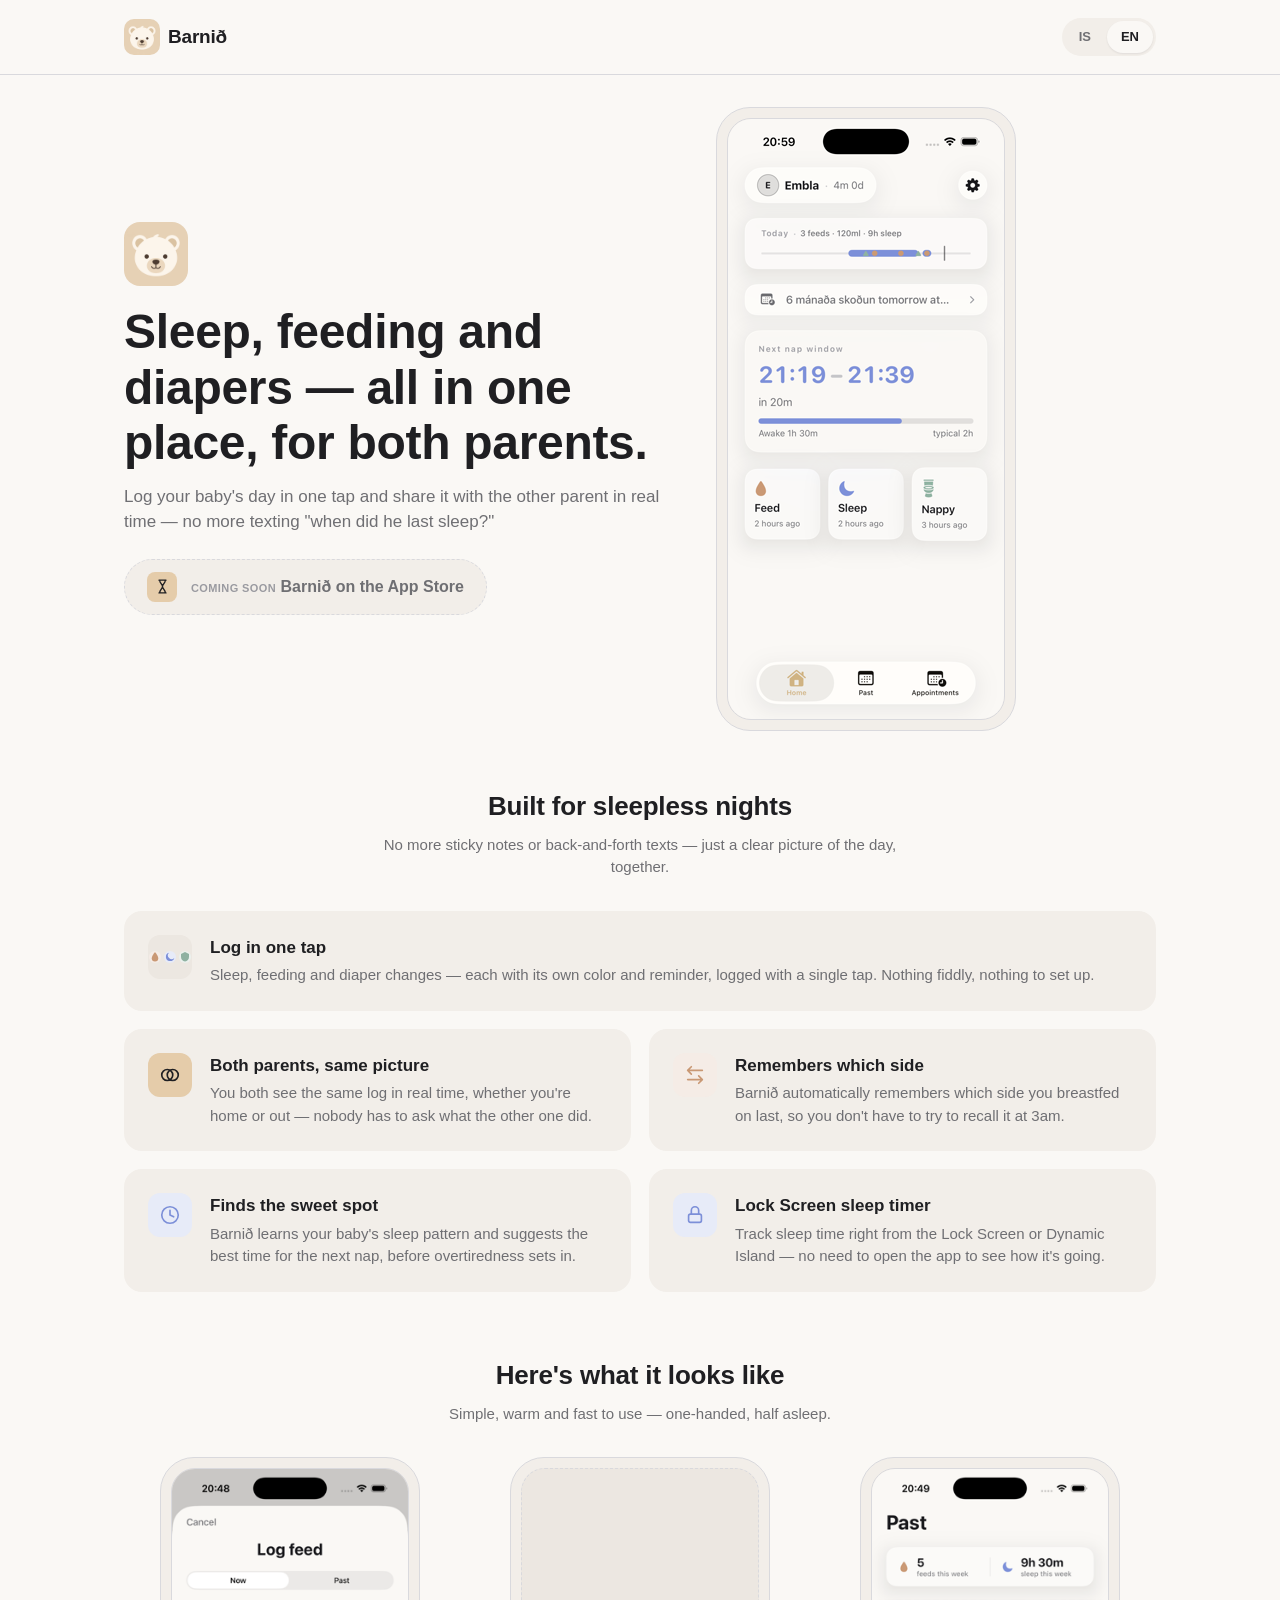
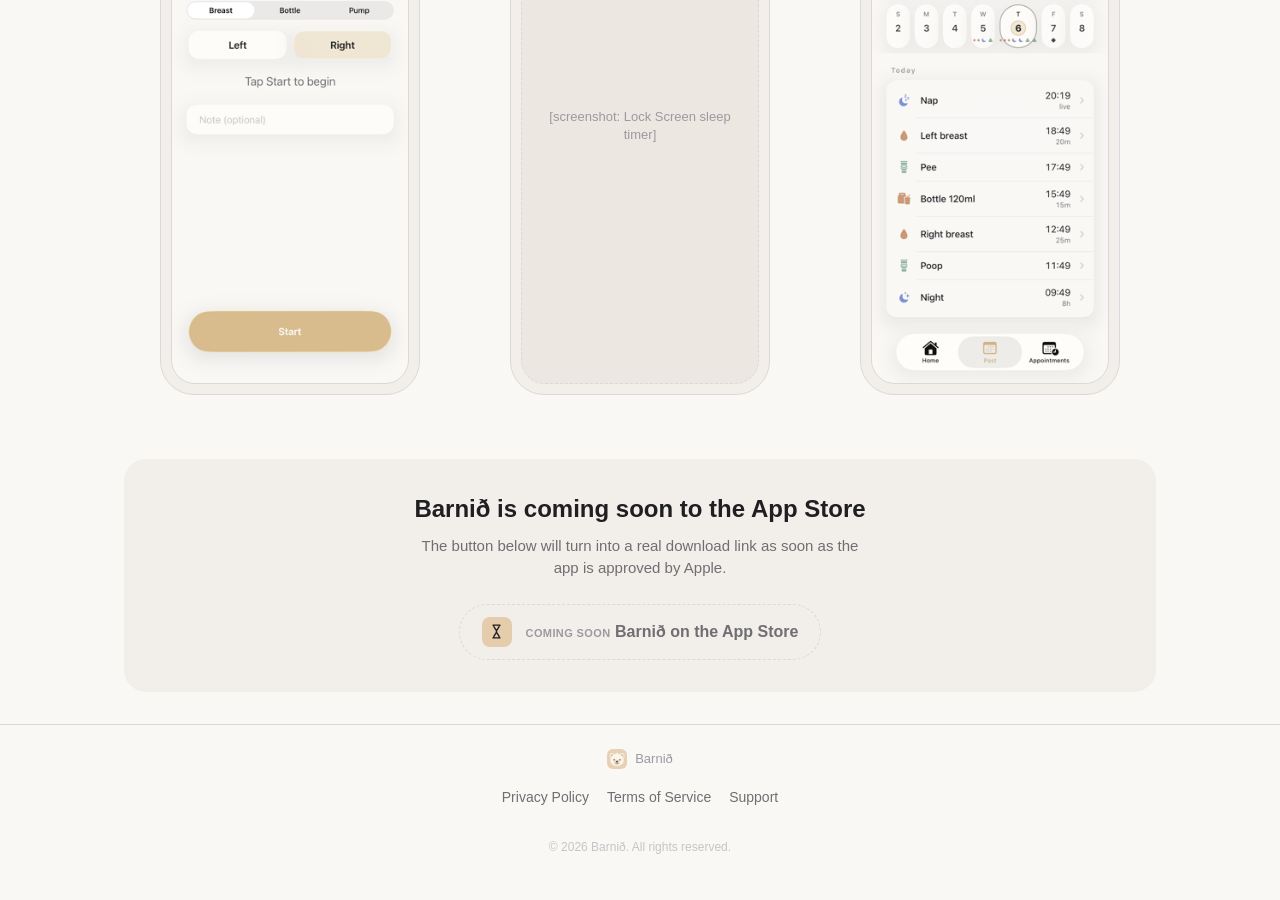
==== en.html @ 57a5833b "Add Icelandic-first marketing landing page Static, mobile-first, no JS/analytics/cookie banner. Icel" ====
<!doctype html>
<html lang="en">
<head>
<meta charset="utf-8">
<meta name="viewport" content="width=device-width, initial-scale=1">
<title>Barnið — sleep, feeding and diaper changes in one place, for both parents</title>
<meta name="description" content="Barnið is an app for parents to log a baby's sleep, feeding and diaper changes and share it with the other parent in real time.">

<link rel="icon" href="./assets/favicon.ico" sizes="any">
<link rel="icon" type="image/png" sizes="32x32" href="./assets/favicon-32.png">
<link rel="icon" type="image/png" sizes="16x16" href="./assets/favicon-16.png">
<link rel="apple-touch-icon" href="./assets/apple-touch-icon.png">

<meta property="og:type" content="website">
<meta property="og:locale" content="en_US">
<meta property="og:title" content="Barnið — sleep, feeding and diapers in one place">
<meta property="og:description" content="Log your baby's day in one tap and share it with the other parent in real time.">
<meta property="og:image" content="./assets/og-image.png">
<meta property="og:image:width" content="1200">
<meta property="og:image:height" content="630">
<meta name="twitter:card" content="summary_large_image">
<meta name="twitter:title" content="Barnið — sleep, feeding and diapers in one place">
<meta name="twitter:description" content="Log your baby's day in one tap and share it with the other parent in real time.">
<meta name="twitter:image" content="./assets/og-image.png">

<link rel="stylesheet" href="./assets/style.css">
</head>
<body>

<header class="site">
  <div class="wrap">
    <a class="brand" href="./en.html">
      <img src="./assets/logo-96.png" alt="Barnið logo" width="36" height="36">
      <span>Barnið</span>
    </a>
    <nav class="lang-toggle" aria-label="Language / Tungumál">
      <a href="./index.html" lang="is">IS</a>
      <a href="./en.html" class="active" lang="en">EN</a>
    </nav>
  </div>
</header>

<main>

  <!-- Hero -->
  <section class="hero">
    <div class="wrap">
      <div class="hero-copy">
        <img class="hero-mark" src="./assets/logo-320.png" alt="" width="64" height="64">
        <h1>Sleep, feeding and diapers — all in one place, for both parents.</h1>
        <p class="subhead">Log your baby's day in one tap and share it with the other parent in real time — no more texting "when did he last sleep?"</p>
        <div class="cta-row">
          <div class="store-badge" role="img" aria-label="Barnið coming soon to the App Store — not yet available">
            <span class="glyph" aria-hidden="true">
              <svg viewBox="0 0 24 24" fill="none" stroke="currentColor" stroke-width="1.8" stroke-linecap="round" stroke-linejoin="round"><path d="M7 3h10M7 21h10M8 3c0 4.5 4 5.5 4 9s-4 4.5-4 9M16 3c0 4.5-4 5.5-4 9s4 4.5 4 9"/></svg>
            </span>
            <span class="label">
              <span class="top">Coming soon</span>
              <span class="main">Barnið on the App Store</span>
            </span>
          </div>
        </div>
      </div>
      <div class="hero-visual">
        <div class="phone-frame">
          <div class="screen screen--photo">
            <img src="./assets/screenshots/home.png" alt="Barnið's Home screen, showing today's feeds, sleep, nappy changes, and the next predicted nap window." loading="eager">
          </div>
        </div>
      </div>
    </div>
  </section>

  <!-- Features -->
  <section>
    <div class="wrap">
      <div class="section-title">
        <h2>Built for sleepless nights</h2>
        <p>No more sticky notes or back-and-forth texts — just a clear picture of the day, together.</p>
      </div>

      <div class="features">

        <div class="feature-card wide">
          <div class="feature-icon tri" aria-hidden="true">
            <span style="background: color-mix(in srgb, var(--cat-feed) 18%, white); color: var(--cat-feed);">
              <svg viewBox="0 0 24 24"><path d="M12 2c0 0-6.5 7.6-6.5 12.5a6.5 6.5 0 0 0 13 0C18.5 9.6 12 2 12 2Z" fill="currentColor" stroke="none"/></svg>
            </span>
            <span style="background: color-mix(in srgb, var(--cat-sleep) 18%, white); color: var(--cat-sleep);">
              <svg viewBox="0 0 24 24"><path d="M20.5 13.9A8.5 8.5 0 1 1 10.1 3.5a7 7 0 0 0 10.4 10.4Z" fill="currentColor" stroke="none"/></svg>
            </span>
            <span style="background: color-mix(in srgb, var(--cat-nappy) 18%, white); color: var(--cat-nappy);">
              <svg viewBox="0 0 24 24"><path d="M12 2 4 6v6c0 5 3.4 8.3 8 9 4.6-.7 8-4 8-9V6l-8-4Z" fill="currentColor" stroke="none"/></svg>
            </span>
          </div>
          <div class="feature-body">
            <h3>Log in one tap</h3>
            <p>Sleep, feeding and diaper changes — each with its own color and reminder, logged with a single tap. Nothing fiddly, nothing to set up.</p>
          </div>
        </div>

        <div class="feature-card">
          <div class="feature-icon" aria-hidden="true" style="background: var(--accent-light); color: var(--text-primary);">
            <svg viewBox="0 0 24 24" stroke="currentColor"><circle cx="9" cy="12" r="6"/><circle cx="15" cy="12" r="6"/></svg>
          </div>
          <div class="feature-body">
            <h3>Both parents, same picture</h3>
            <p>You both see the same log in real time, whether you're home or out — nobody has to ask what the other one did.</p>
          </div>
        </div>

        <div class="feature-card">
          <div class="feature-icon" aria-hidden="true" style="background: color-mix(in srgb, var(--cat-feed) 18%, white); color: var(--cat-feed);">
            <svg viewBox="0 0 24 24" stroke="currentColor"><path d="M8 3 4 7l4 4M4 7h16M16 21l4-4-4-4M20 17H4"/></svg>
          </div>
          <div class="feature-body">
            <h3>Remembers which side</h3>
            <p>Barnið automatically remembers which side you breastfed on last, so you don't have to try to recall it at 3am.</p>
          </div>
        </div>

        <div class="feature-card">
          <div class="feature-icon" aria-hidden="true" style="background: color-mix(in srgb, var(--cat-sleep) 18%, white); color: var(--cat-sleep);">
            <svg viewBox="0 0 24 24" stroke="currentColor"><circle cx="12" cy="12" r="9"/><path d="M12 7v5l4 2"/></svg>
          </div>
          <div class="feature-body">
            <h3>Finds the sweet spot</h3>
            <p>Barnið learns your baby's sleep pattern and suggests the best time for the next nap, before overtiredness sets in.</p>
          </div>
        </div>

        <div class="feature-card">
          <div class="feature-icon" aria-hidden="true" style="background: color-mix(in srgb, var(--cat-sleep) 18%, white); color: var(--cat-sleep);">
            <svg viewBox="0 0 24 24" stroke="currentColor"><rect x="5" y="11" width="14" height="9" rx="2"/><path d="M8 11V7a4 4 0 0 1 8 0v4"/></svg>
          </div>
          <div class="feature-body">
            <h3>Lock Screen sleep timer</h3>
            <p>Track sleep time right from the Lock Screen or Dynamic Island — no need to open the app to see how it's going.</p>
          </div>
        </div>

      </div>
    </div>
  </section>

  <!-- More screenshots -->
  <section>
    <div class="wrap">
      <div class="section-title">
        <h2>Here's what it looks like</h2>
        <p>Simple, warm and fast to use — one-handed, half asleep.</p>
      </div>
      <div class="shots">
        <div class="phone-frame">
          <div class="screen screen--photo">
            <img src="./assets/screenshots/log-feed.png" alt="The feed-logging screen, with breast, bottle, or pump selection." loading="lazy">
          </div>
        </div>
        <div class="phone-frame">
          <div class="screen"><p>[screenshot: Lock Screen sleep timer]</p></div>
        </div>
        <div class="phone-frame">
          <div class="screen screen--photo">
            <img src="./assets/screenshots/timeline.png" alt="A week's overview of sleep, feeding, and nappy changes in Barnið." loading="lazy">
          </div>
        </div>
      </div>
    </div>
  </section>

  <!-- Download CTA -->
  <section>
    <div class="wrap">
      <div class="download">
        <h2>Barnið is coming soon to the App Store</h2>
        <p>The button below will turn into a real download link as soon as the app is approved by Apple.</p>
        <div class="cta-row" style="justify-content: center;">
          <div class="store-badge" role="img" aria-label="Barnið coming soon to the App Store — not yet available">
            <span class="glyph" aria-hidden="true">
              <svg viewBox="0 0 24 24" fill="none" stroke="currentColor" stroke-width="1.8" stroke-linecap="round" stroke-linejoin="round"><path d="M7 3h10M7 21h10M8 3c0 4.5 4 5.5 4 9s-4 4.5-4 9M16 3c0 4.5-4 5.5-4 9s4 4.5 4 9"/></svg>
            </span>
            <span class="label">
              <span class="top">Coming soon</span>
              <span class="main">Barnið on the App Store</span>
            </span>
          </div>
        </div>
      </div>
    </div>
  </section>

</main>

<footer class="site">
  <div class="wrap">
    <div class="foot-brand">
      <img src="./assets/logo-96.png" alt="" width="20" height="20">
      <span>Barnið</span>
    </div>
    <nav>
      <a href="./privacy-policy.html">Privacy Policy</a>
      <a href="./terms-of-service.html">Terms of Service</a>
      <a href="./support.html">Support</a>
    </nav>
    <p class="copyright">© 2026 Barnið. All rights reserved.</p>
  </div>
</footer>

</body>
</html>
---- assets/style.css ----
/* Barnið marketing site — shared stylesheet.
   Color tokens pulled verbatim from apps/ios/Barnid/Barnid/Theme/BarnidColors.swift
   (the live "Honey" theme, main branch). Do not approximate — if the app's
   token values change, update these to match. */

:root {
  /* Text */
  --text-primary: #1F1F22;
  --text-secondary: #6F6F73;
  --text-tertiary: #9A9AA0;
  --text-quaternary: #C5C5C8;

  /* Accent (Honey) */
  --accent: #D8BC8E;
  --accent-pressed: #C8A16C;
  --accent-light: #E5CCAA;

  /* Backgrounds */
  --bg-primary: #FAF8F5;
  --bg-secondary: #F2EEE9;
  --bg-grouped: #ECE7E1;

  --divider: #D9D9DD;

  /* Semantic category tints (icons only) */
  --cat-feed: #C99874;
  --cat-sleep: #7C8FD8;
  --cat-nappy: #8FB1A1;
  --cat-growth: #B89BD4;
  --cat-medicine: #D86F6F;

  /* Shape */
  --radius-card: 18px;
  --radius-hero: 22px;
  --radius-pill: 999px;

  /* Spacing scale (matches docs/design-system/DESIGN_SYSTEM.md §4) */
  --sp-xs: 4px;
  --sp-sm: 8px;
  --sp-md: 14px;
  --sp-lg: 18px;
  --sp-xl: 24px;
  --sp-xxl: 32px;
}

* { box-sizing: border-box; }

html { -webkit-text-size-adjust: 100%; }

body {
  margin: 0;
  background: var(--bg-primary);
  color: var(--text-primary);
  font-family: -apple-system, BlinkMacSystemFont, "Segoe UI", Roboto, sans-serif;
  line-height: 1.5;
  -webkit-font-smoothing: antialiased;
}

img { max-width: 100%; display: block; }

a { color: inherit; }

.wrap {
  max-width: 1080px;
  margin: 0 auto;
  padding: 0 var(--sp-xl);
}

/* ---------- Header ---------- */

header.site {
  padding: var(--sp-lg) 0;
  border-bottom: 1px solid var(--divider);
}

header.site .wrap {
  display: flex;
  align-items: center;
  justify-content: space-between;
  gap: var(--sp-md);
}

.brand {
  display: flex;
  align-items: center;
  gap: var(--sp-sm);
  text-decoration: none;
}

.brand img {
  width: 36px;
  height: 36px;
  border-radius: 10px;
}

.brand span {
  font-size: 19px;
  font-weight: 700;
  letter-spacing: -0.2px;
  color: var(--text-primary);
}

.lang-toggle {
  display: flex;
  gap: 2px;
  background: var(--bg-secondary);
  border-radius: var(--radius-pill);
  padding: 3px;
}

.lang-toggle a {
  display: inline-block;
  padding: 6px 14px;
  border-radius: var(--radius-pill);
  font-size: 13px;
  font-weight: 600;
  text-decoration: none;
  color: var(--text-secondary);
}

.lang-toggle a.active {
  background: var(--bg-primary);
  color: var(--text-primary);
  box-shadow: 0 1px 2px rgba(31, 31, 34, 0.08);
}

/* ---------- Hero ---------- */

.hero {
  padding: var(--sp-xxl) 0 var(--sp-xl);
}

.hero .wrap {
  display: flex;
  flex-direction: column;
  gap: var(--sp-xxl);
  align-items: center;
}

.hero-copy {
  text-align: center;
  max-width: 560px;
}

.hero-mark {
  width: 64px;
  height: 64px;
  border-radius: 16px;
  margin: 0 auto var(--sp-lg);
}

.hero-copy h1 {
  font-size: 34px;
  line-height: 1.15;
  font-weight: 700;
  letter-spacing: -0.3px;
  margin: 0 0 var(--sp-md);
  color: var(--text-primary);
}

.hero-copy p.subhead {
  font-size: 17px;
  color: var(--text-secondary);
  margin: 0 0 var(--sp-xl);
}

.hero-visual { width: 100%; max-width: 320px; }

/* ---------- Buttons / CTA ---------- */

.cta-row {
  display: flex;
  justify-content: center;
}

.store-badge {
  display: inline-flex;
  align-items: center;
  gap: var(--sp-md);
  background: var(--bg-secondary);
  border: 1.5px dashed var(--divider);
  border-radius: var(--radius-pill);
  padding: 12px 22px;
  cursor: default;
  user-select: none;
}

.store-badge .glyph {
  width: 30px;
  height: 30px;
  border-radius: 8px;
  background: var(--accent-light);
  display: flex;
  align-items: center;
  justify-content: center;
  flex-shrink: 0;
}

.store-badge .glyph svg { width: 17px; height: 17px; stroke: var(--text-primary); }

.store-badge .label {
  text-align: left;
}

.store-badge .label .top {
  font-size: 11px;
  font-weight: 600;
  letter-spacing: 0.4px;
  text-transform: uppercase;
  color: var(--text-tertiary);
}

.store-badge .label .main {
  font-size: 16px;
  font-weight: 700;
  color: var(--text-secondary);
}

/* ---------- Screenshot placeholders ---------- */

.phone-frame {
  border: 1px solid var(--divider);
  border-radius: 34px;
  padding: 10px;
  background: var(--bg-secondary);
}

.phone-frame .screen {
  border-radius: 24px;
  background: var(--bg-grouped);
  border: 1px dashed var(--divider);
  aspect-ratio: 9 / 19.5;
  display: flex;
  align-items: center;
  justify-content: center;
  padding: var(--sp-lg);
}

.phone-frame .screen--photo {
  border-style: solid;
  padding: 0;
  overflow: hidden;
}

.phone-frame .screen--photo img {
  width: 100%;
  height: 100%;
  object-fit: cover;
  display: block;
}

.phone-frame .screen p {
  margin: 0;
  text-align: center;
  font-size: 13px;
  color: var(--text-tertiary);
  line-height: 1.4;
}

/* ---------- Sections ---------- */

section { padding: var(--sp-xxl) 0; }

.section-title {
  text-align: center;
  max-width: 520px;
  margin: 0 auto var(--sp-xxl);
}

.section-title h2 {
  font-size: 26px;
  font-weight: 700;
  letter-spacing: -0.2px;
  margin: 0 0 var(--sp-sm);
  color: var(--text-primary);
}

.section-title p {
  font-size: 15px;
  color: var(--text-secondary);
  margin: 0;
}

/* ---------- Feature grid ---------- */

.features {
  display: grid;
  grid-template-columns: 1fr;
  gap: var(--sp-lg);
}

.feature-card {
  background: var(--bg-secondary);
  border-radius: var(--radius-card);
  padding: var(--sp-xl);
  display: flex;
  gap: var(--sp-lg);
  align-items: flex-start;
}

.feature-icon {
  width: 44px;
  height: 44px;
  border-radius: 12px;
  flex-shrink: 0;
  display: flex;
  align-items: center;
  justify-content: center;
}

.feature-icon svg {
  width: 22px;
  height: 22px;
  fill: none;
  stroke-width: 1.8;
  stroke-linecap: round;
  stroke-linejoin: round;
}

.feature-icon.tri {
  display: grid;
  grid-template-columns: repeat(3, 1fr);
  gap: 3px;
  padding: 5px;
  background: var(--bg-grouped);
}

.feature-icon.tri span {
  border-radius: 6px;
  display: flex;
  align-items: center;
  justify-content: center;
}

.feature-icon.tri svg { width: 12px; height: 12px; stroke-width: 2.2; }

.feature-body h3 {
  font-size: 17px;
  font-weight: 600;
  margin: 0 0 4px;
  color: var(--text-primary);
}

.feature-body p {
  font-size: 15px;
  color: var(--text-secondary);
  margin: 0;
}

/* ---------- More screenshots ---------- */

.shots {
  display: grid;
  grid-template-columns: 1fr;
  gap: var(--sp-lg);
}

.shots .phone-frame { max-width: 260px; margin: 0 auto; width: 100%; }

/* ---------- Download CTA section ---------- */

.download {
  background: var(--bg-secondary);
  border-radius: var(--radius-hero);
  padding: var(--sp-xxl) var(--sp-xl);
  text-align: center;
}

.download h2 {
  font-size: 24px;
  font-weight: 700;
  margin: 0 0 var(--sp-sm);
  color: var(--text-primary);
}

.download p {
  font-size: 15px;
  color: var(--text-secondary);
  margin: 0 0 var(--sp-xl);
  max-width: 440px;
  margin-left: auto;
  margin-right: auto;
}

/* ---------- Footer ---------- */

footer.site {
  border-top: 1px solid var(--divider);
  padding: var(--sp-xl) 0 var(--sp-xxl);
}

footer.site .wrap {
  display: flex;
  flex-direction: column;
  gap: var(--sp-lg);
  align-items: center;
  text-align: center;
}

footer.site .foot-brand {
  display: flex;
  align-items: center;
  gap: var(--sp-sm);
  color: var(--text-tertiary);
  font-size: 13px;
}

footer.site .foot-brand img {
  width: 20px;
  height: 20px;
  border-radius: 6px;
}

footer.site nav {
  display: flex;
  flex-wrap: wrap;
  justify-content: center;
  gap: var(--sp-lg);
}

footer.site nav a {
  font-size: 14px;
  color: var(--text-secondary);
  text-decoration: none;
}

footer.site nav a:hover { color: var(--text-primary); }

footer.site .copyright {
  font-size: 12px;
  color: var(--text-quaternary);
}

/* ---------- Responsive: tablet/desktop ---------- */

@media (min-width: 768px) {
  .hero .wrap {
    flex-direction: row;
    text-align: left;
    align-items: center;
  }

  .hero-copy { text-align: left; }

  .hero-mark { margin: 0 0 var(--sp-lg); }

  .hero-copy h1 { font-size: 44px; }

  .cta-row { justify-content: flex-start; }

  .hero-visual { max-width: 300px; flex-shrink: 0; }

  .features {
    grid-template-columns: repeat(2, 1fr);
  }

  .feature-card.wide {
    grid-column: 1 / -1;
  }

  .shots {
    grid-template-columns: repeat(3, 1fr);
  }
}

@media (min-width: 1000px) {
  .hero-copy h1 { font-size: 48px; }
}
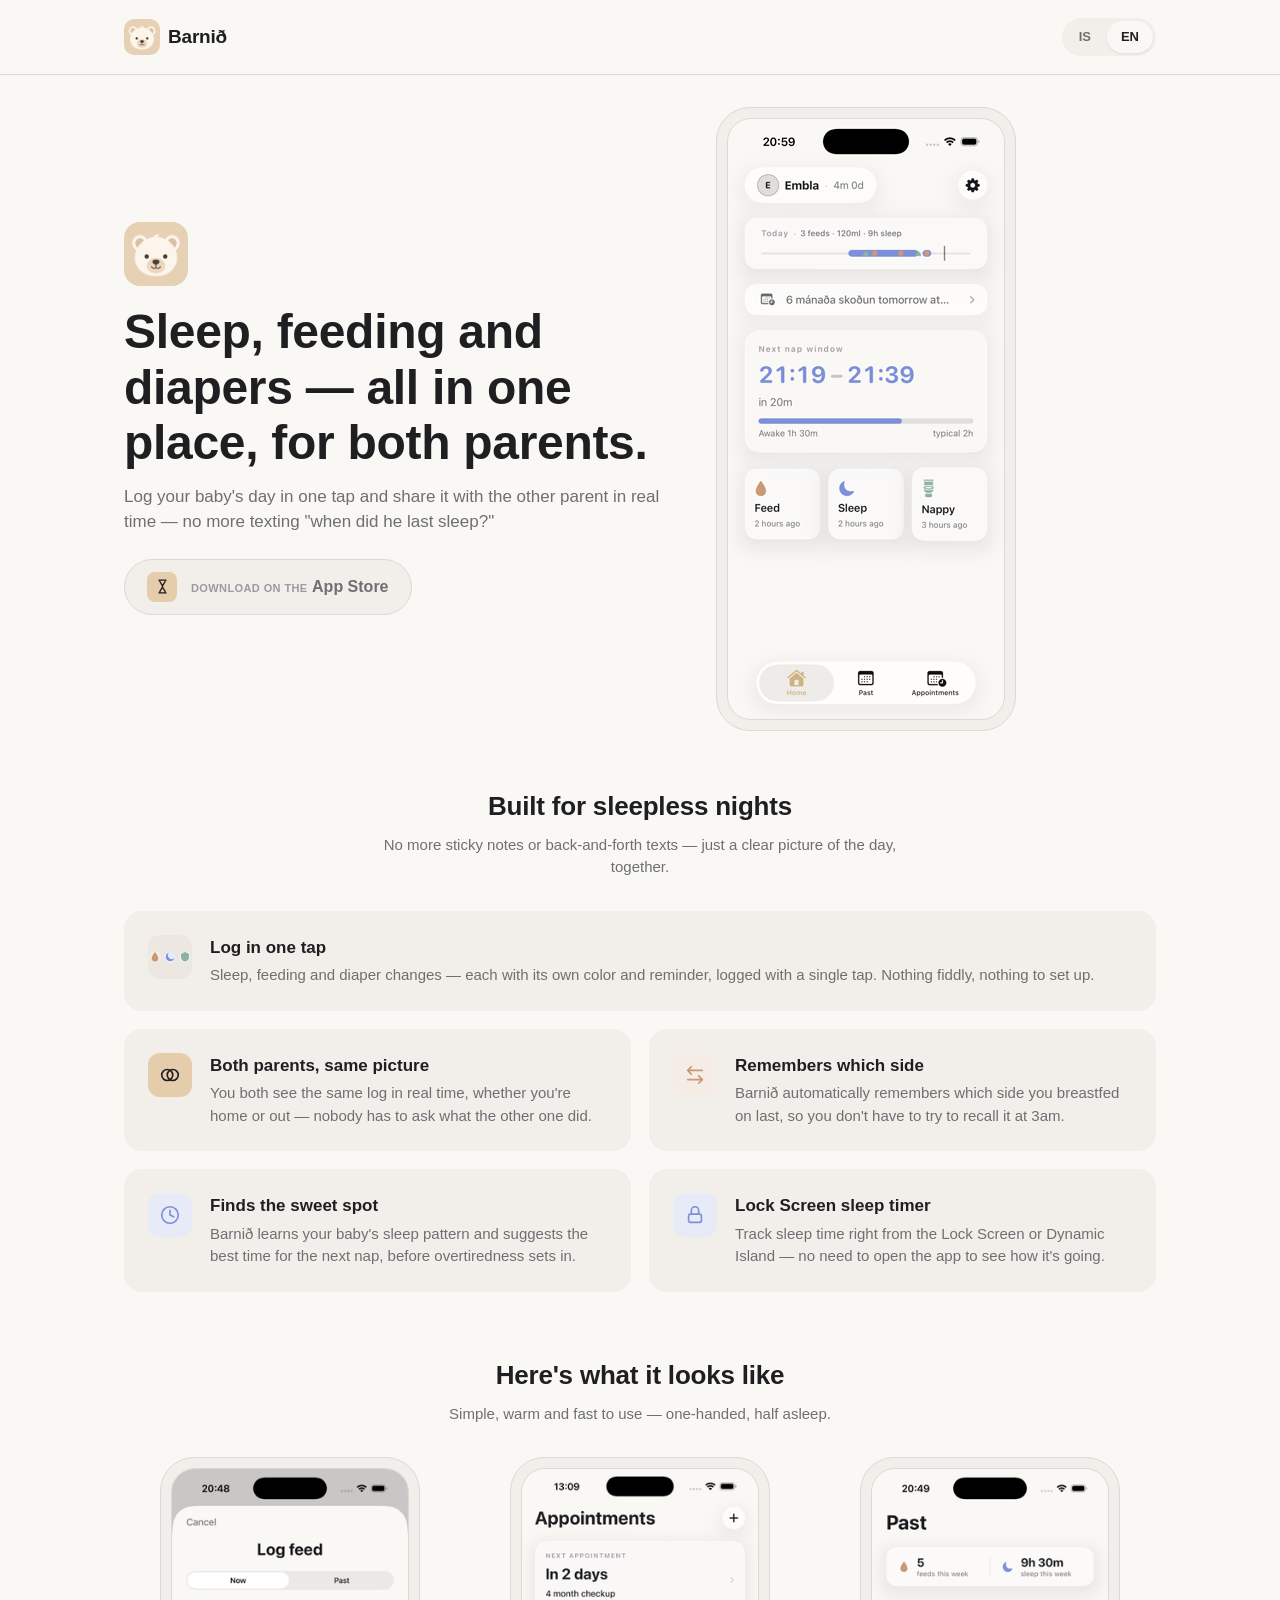
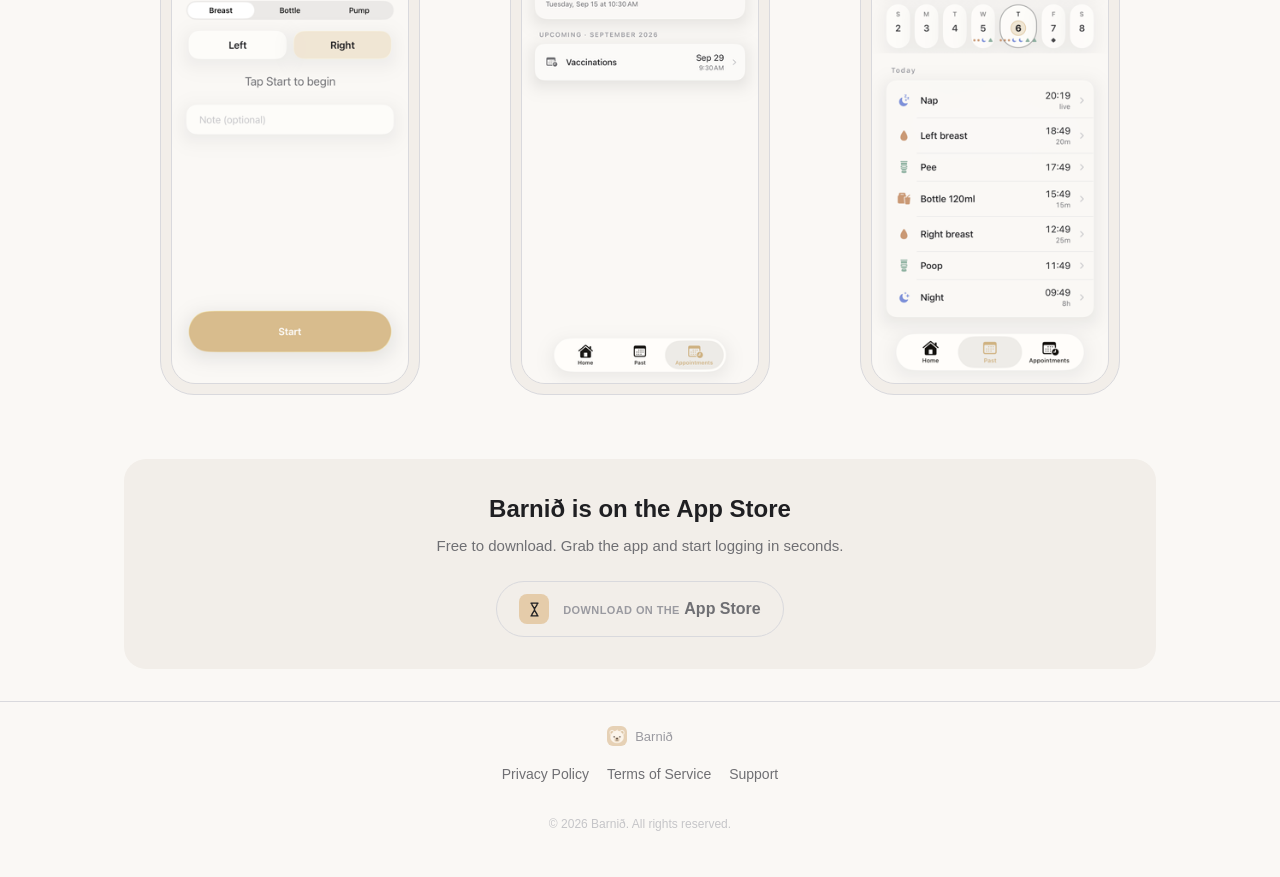
==== commit 800924e8: "Barnið is live: real App Store links, fill the empty screenshot slot The site still announced the ap" ====
--- a/en.html
+++ b/en.html
@@ -50,15 +50,15 @@
         <h1>Sleep, feeding and diapers — all in one place, for both parents.</h1>
         <p class="subhead">Log your baby's day in one tap and share it with the other parent in real time — no more texting "when did he last sleep?"</p>
         <div class="cta-row">
-          <div class="store-badge" role="img" aria-label="Barnið coming soon to the App Store — not yet available">
+          <a class="store-badge" href="https://apps.apple.com/app/id6806393802" aria-label="Download Barnið on the App Store">
             <span class="glyph" aria-hidden="true">
               <svg viewBox="0 0 24 24" fill="none" stroke="currentColor" stroke-width="1.8" stroke-linecap="round" stroke-linejoin="round"><path d="M7 3h10M7 21h10M8 3c0 4.5 4 5.5 4 9s-4 4.5-4 9M16 3c0 4.5-4 5.5-4 9s4 4.5 4 9"/></svg>
             </span>
             <span class="label">
-              <span class="top">Coming soon</span>
-              <span class="main">Barnið on the App Store</span>
-            </span>
-          </div>
+              <span class="top">Download on the</span>
+              <span class="main">App Store</span>
+            </span>
+          </a>
         </div>
       </div>
       <div class="hero-visual">
@@ -157,7 +157,9 @@
           </div>
         </div>
         <div class="phone-frame">
-          <div class="screen"><p>[screenshot: Lock Screen sleep timer]</p></div>
+          <div class="screen screen--photo">
+            <img src="./assets/screenshots/appointments.png" alt="Appointments in Barnið, showing the next well-baby checkup and an upcoming vaccination." loading="lazy">
+          </div>
         </div>
         <div class="phone-frame">
           <div class="screen screen--photo">
@@ -172,18 +174,18 @@
   <section>
     <div class="wrap">
       <div class="download">
-        <h2>Barnið is coming soon to the App Store</h2>
-        <p>The button below will turn into a real download link as soon as the app is approved by Apple.</p>
+        <h2>Barnið is on the App Store</h2>
+        <p>Free to download. Grab the app and start logging in seconds.</p>
         <div class="cta-row" style="justify-content: center;">
-          <div class="store-badge" role="img" aria-label="Barnið coming soon to the App Store — not yet available">
+          <a class="store-badge" href="https://apps.apple.com/app/id6806393802" aria-label="Download Barnið on the App Store">
             <span class="glyph" aria-hidden="true">
               <svg viewBox="0 0 24 24" fill="none" stroke="currentColor" stroke-width="1.8" stroke-linecap="round" stroke-linejoin="round"><path d="M7 3h10M7 21h10M8 3c0 4.5 4 5.5 4 9s-4 4.5-4 9M16 3c0 4.5-4 5.5-4 9s4 4.5 4 9"/></svg>
             </span>
             <span class="label">
-              <span class="top">Coming soon</span>
-              <span class="main">Barnið on the App Store</span>
-            </span>
-          </div>
+              <span class="top">Download on the</span>
+              <span class="main">App Store</span>
+            </span>
+          </a>
         </div>
       </div>
     </div>
--- a/assets/style.css
+++ b/assets/style.css
@@ -173,16 +173,38 @@
   justify-content: center;
 }
 
+/* Now a real download link rather than the pre-launch placeholder it was:
+   solid border instead of dashed, pointer cursor, and a hover/focus lift so
+   it reads as the primary action on the page. */
 .store-badge {
   display: inline-flex;
   align-items: center;
   gap: var(--sp-md);
   background: var(--bg-secondary);
-  border: 1.5px dashed var(--divider);
+  border: 1.5px solid var(--divider);
   border-radius: var(--radius-pill);
   padding: 12px 22px;
-  cursor: default;
   user-select: none;
+  text-decoration: none;
+  transition: transform 0.15s ease, box-shadow 0.15s ease, border-color 0.15s ease;
+}
+
+a.store-badge:hover,
+a.store-badge:focus-visible {
+  border-color: var(--accent);
+  box-shadow: 0 6px 18px rgba(60, 48, 34, 0.13);
+  transform: translateY(-2px);
+}
+
+a.store-badge:focus-visible {
+  outline: 2px solid var(--accent);
+  outline-offset: 3px;
+}
+
+@media (prefers-reduced-motion: reduce) {
+  .store-badge { transition: none; }
+  a.store-badge:hover,
+  a.store-badge:focus-visible { transform: none; }
 }
 
 .store-badge .glyph {
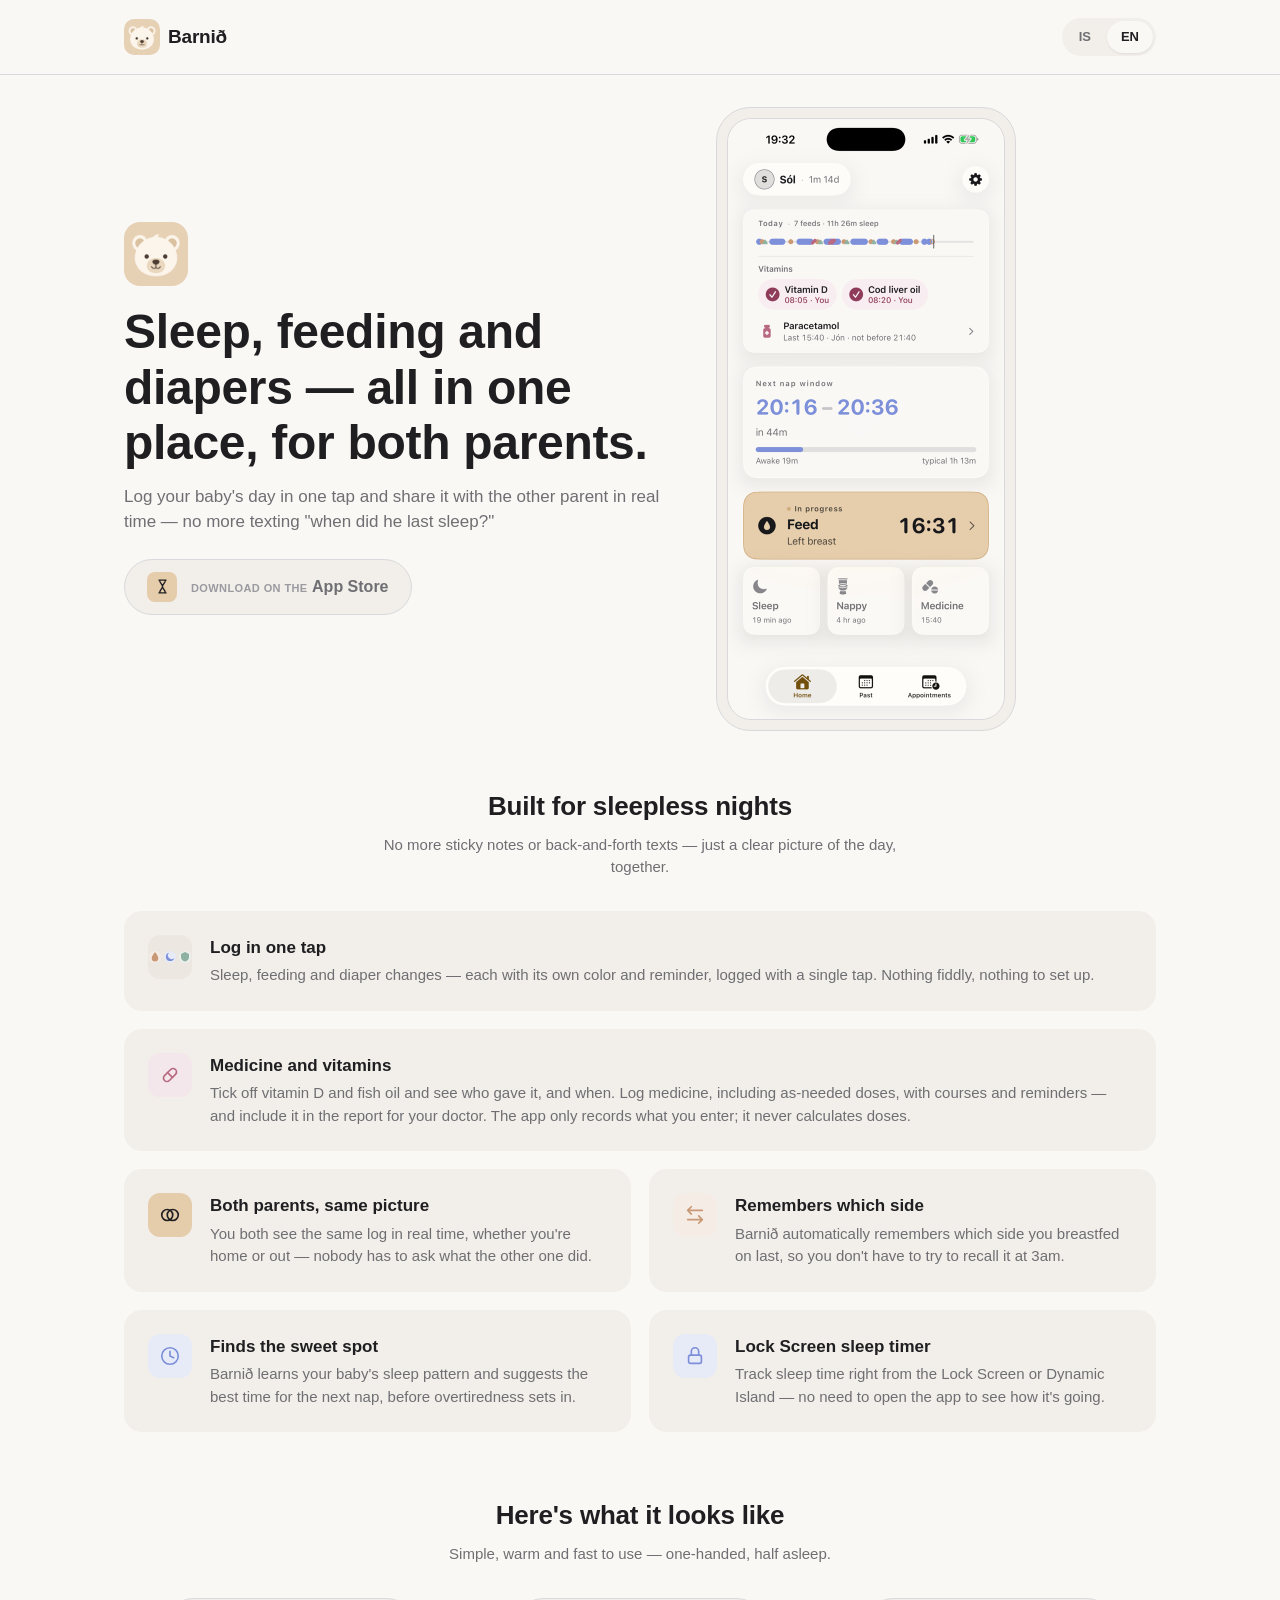
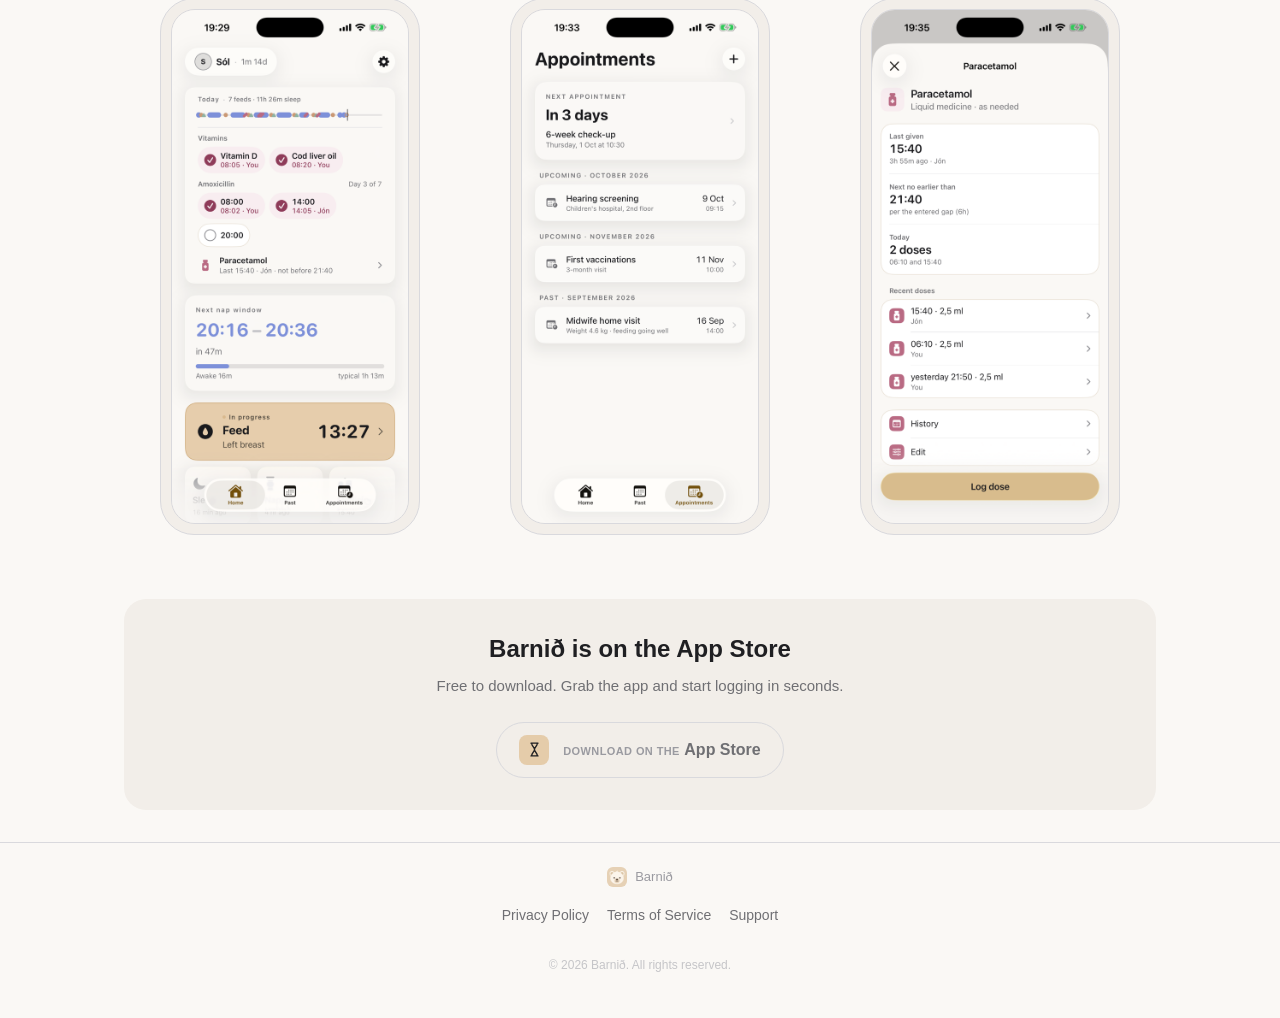
==== commit b2b3960e: "Barnið 1.2.1: medicine and vitamins on the site and in the privacy policy Privacy policy: - New: med" ====
--- a/en.html
+++ b/en.html
@@ -4,7 +4,7 @@
 <meta charset="utf-8">
 <meta name="viewport" content="width=device-width, initial-scale=1">
 <title>Barnið — sleep, feeding and diaper changes in one place, for both parents</title>
-<meta name="description" content="Barnið is an app for parents to log a baby's sleep, feeding and diaper changes and share it with the other parent in real time.">
+<meta name="description" content="Barnið is an app for parents to log a baby's sleep, feeding, diaper changes, medicine and vitamins and share it with the other parent in real time.">
 
 <link rel="icon" href="./assets/favicon.ico" sizes="any">
 <link rel="icon" type="image/png" sizes="32x32" href="./assets/favicon-32.png">
@@ -64,7 +64,7 @@
       <div class="hero-visual">
         <div class="phone-frame">
           <div class="screen screen--photo">
-            <img src="./assets/screenshots/home.png" alt="Barnið's Home screen, showing today's feeds, sleep, nappy changes, and the next predicted nap window." loading="eager">
+            <img src="./assets/screenshots/en/home.png" alt="Barnið's Home screen: a feed in progress, today's vitamins ticked off, and the next nap window." loading="eager">
           </div>
         </div>
       </div>
@@ -99,6 +99,16 @@
           </div>
         </div>
 
+        <div class="feature-card wide">
+          <div class="feature-icon" aria-hidden="true" style="background: color-mix(in srgb, var(--cat-care) 16%, white); color: var(--cat-care);">
+            <svg viewBox="0 0 24 24" stroke="currentColor"><g transform="rotate(-45 12 12)"><rect x="3.5" y="8.25" width="17" height="7.5" rx="3.75"/><path d="M12 8.25v7.5"/></g></svg>
+          </div>
+          <div class="feature-body">
+            <h3>Medicine and vitamins</h3>
+            <p>Tick off vitamin D and fish oil and see who gave it, and when. Log medicine, including as-needed doses, with courses and reminders — and include it in the report for your doctor. The app only records what you enter; it never calculates doses.</p>
+          </div>
+        </div>
+
         <div class="feature-card">
           <div class="feature-icon" aria-hidden="true" style="background: var(--accent-light); color: var(--text-primary);">
             <svg viewBox="0 0 24 24" stroke="currentColor"><circle cx="9" cy="12" r="6"/><circle cx="15" cy="12" r="6"/></svg>
@@ -153,17 +163,17 @@
       <div class="shots">
         <div class="phone-frame">
           <div class="screen screen--photo">
-            <img src="./assets/screenshots/log-feed.png" alt="The feed-logging screen, with breast, bottle, or pump selection." loading="lazy">
-          </div>
-        </div>
-        <div class="phone-frame">
-          <div class="screen screen--photo">
-            <img src="./assets/screenshots/appointments.png" alt="Appointments in Barnið, showing the next well-baby checkup and an upcoming vaccination." loading="lazy">
-          </div>
-        </div>
-        <div class="phone-frame">
-          <div class="screen screen--photo">
-            <img src="./assets/screenshots/timeline.png" alt="A week's overview of sleep, feeding, and nappy changes in Barnið." loading="lazy">
+            <img src="./assets/screenshots/en/medicine.png" alt="The Today card: vitamin D and fish oil ticked off, and an antibiotic course on day 3 of 7." loading="lazy">
+          </div>
+        </div>
+        <div class="phone-frame">
+          <div class="screen screen--photo">
+            <img src="./assets/screenshots/en/appointments.png" alt="Appointments: the next well-baby checkup, a hearing screening, and first vaccinations." loading="lazy">
+          </div>
+        </div>
+        <div class="phone-frame">
+          <div class="screen screen--photo">
+            <img src="./assets/screenshots/en/medicine-detail.png" alt="Paracetamol: when it was last given, by whom, and when the entered gap has passed." loading="lazy">
           </div>
         </div>
       </div>
--- a/assets/style.css
+++ b/assets/style.css
@@ -27,7 +27,8 @@
   --cat-sleep: #7C8FD8;
   --cat-nappy: #8FB1A1;
   --cat-growth: #B89BD4;
-  --cat-medicine: #D86F6F;
+  --cat-medicine: #B86A82;
+  --cat-care: #B86A82;
 
   /* Shape */
   --radius-card: 18px;
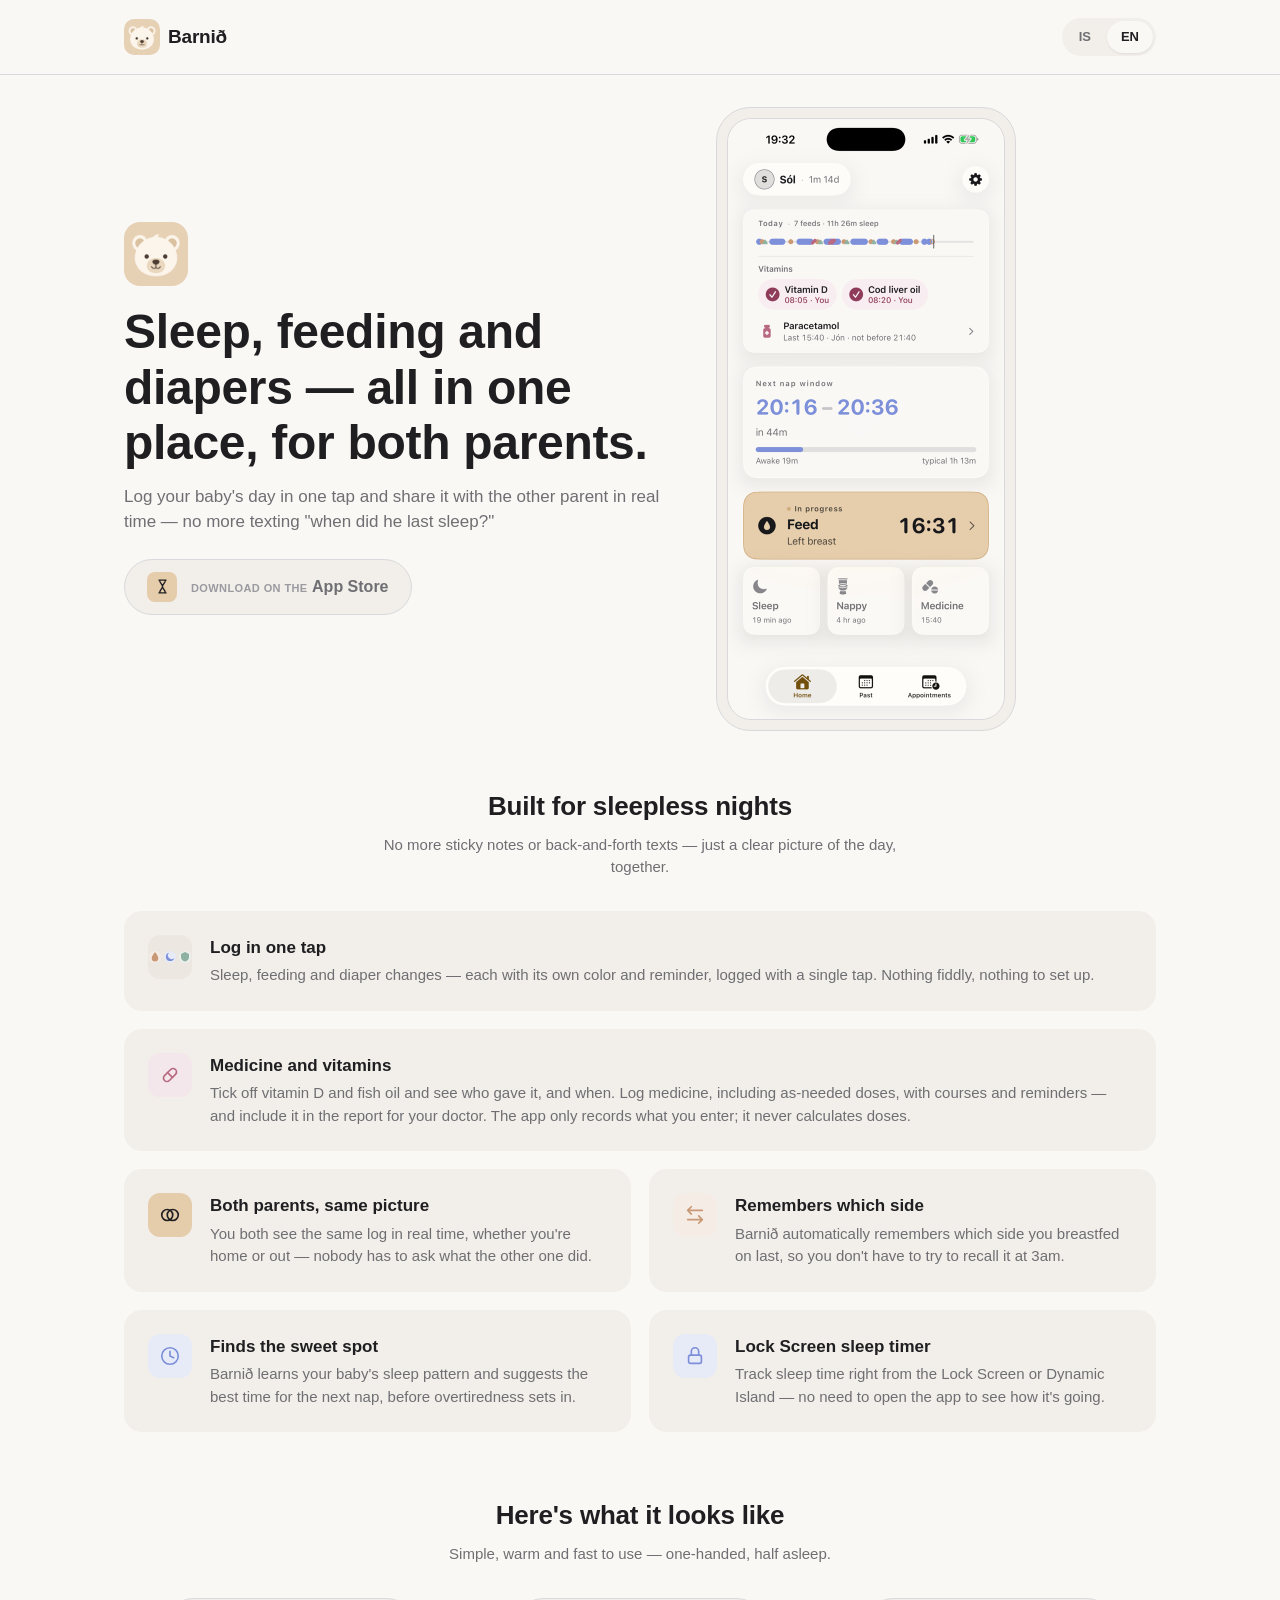
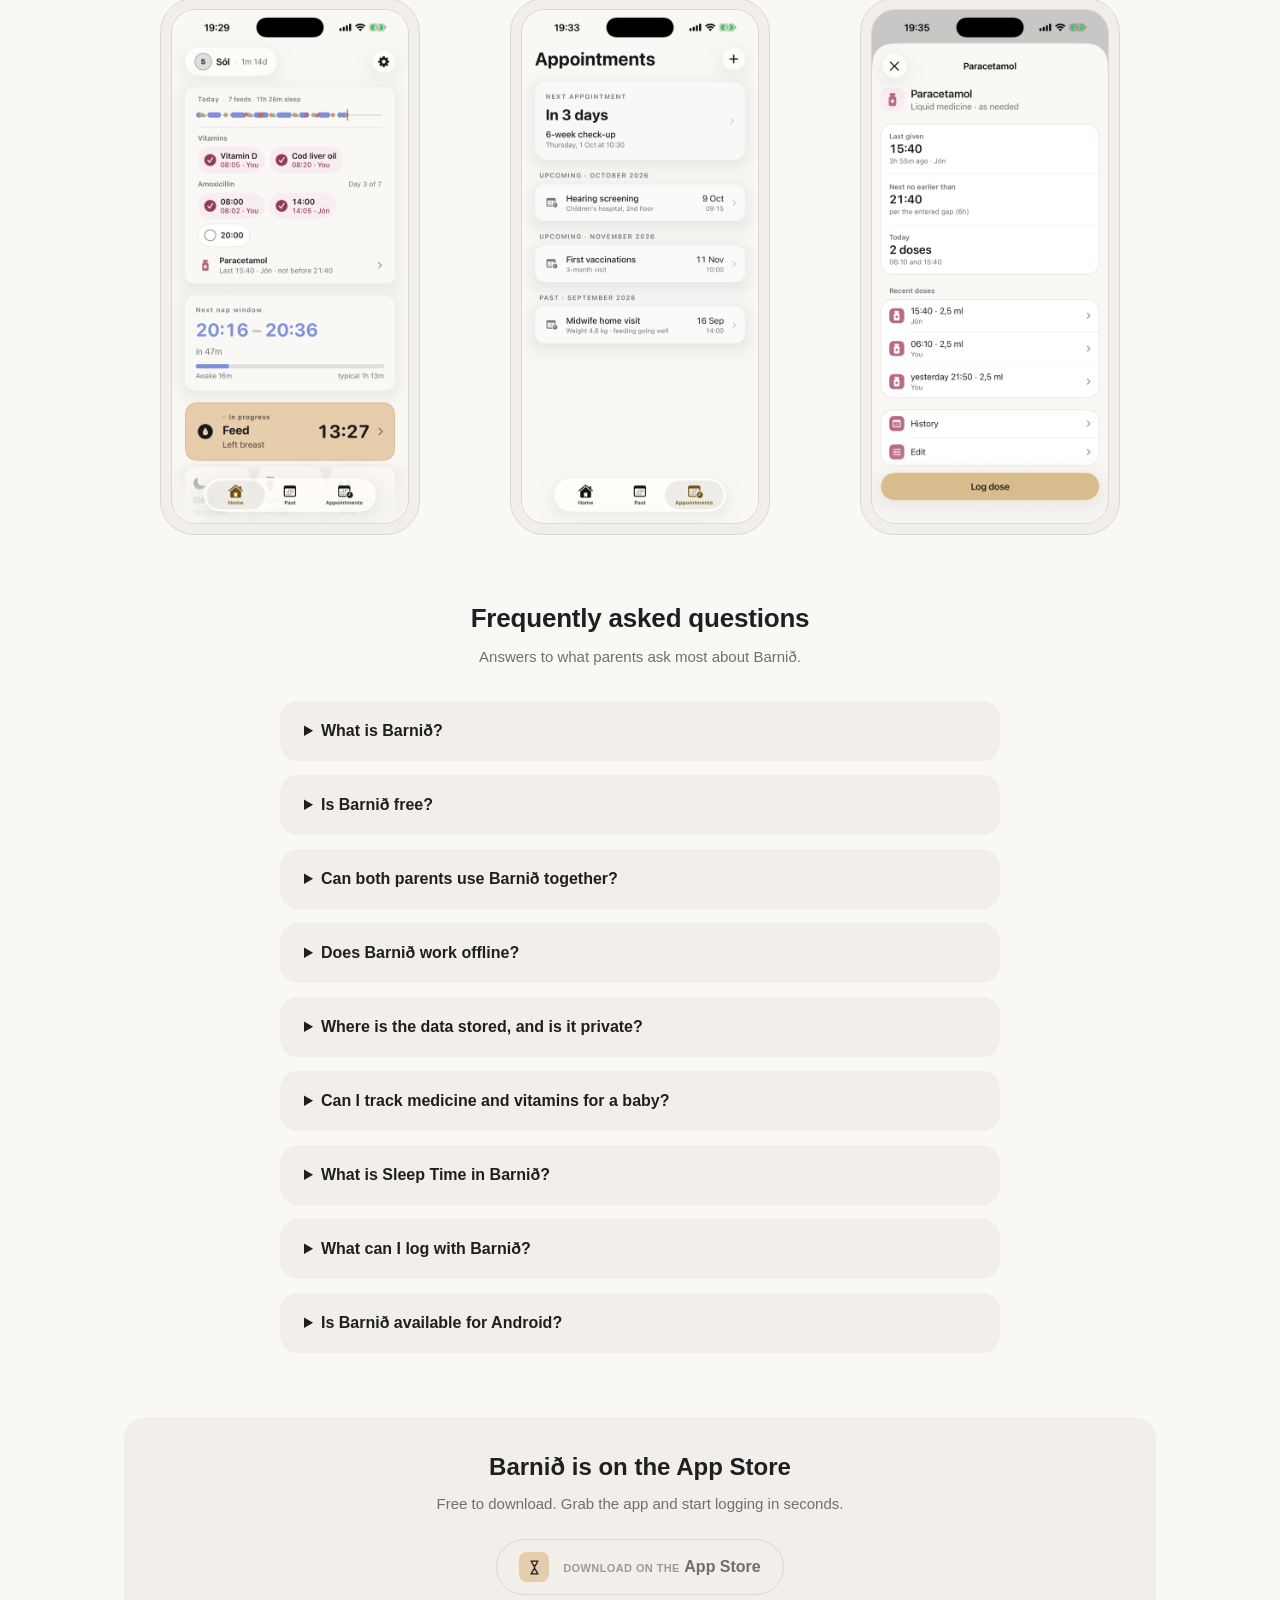
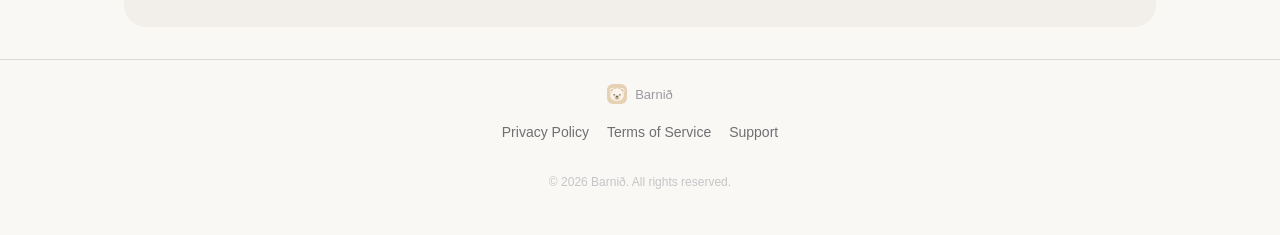
==== commit ceebea34: "SEO/GEO: canonicals, hreflang, JSON-LD, FAQ sections, robots.txt, sitemap.xml, llms.txt, vercel.json" ====
--- a/en.html
+++ b/en.html
@@ -3,8 +3,14 @@
 <head>
 <meta charset="utf-8">
 <meta name="viewport" content="width=device-width, initial-scale=1">
-<title>Barnið — sleep, feeding and diaper changes in one place, for both parents</title>
-<meta name="description" content="Barnið is an app for parents to log a baby's sleep, feeding, diaper changes, medicine and vitamins and share it with the other parent in real time.">
+<title>Barnið – baby tracker app for sleep, feeding, diapers and vitamins</title>
+<meta name="description" content="Barnið is an Icelandic-first baby tracker for iPhone. Log sleep, breastfeeding, diaper changes, medicine and vitamins and share them with the other parent in real time.">
+
+<meta name="robots" content="index, follow, max-image-preview:large, max-snippet:-1">
+<link rel="canonical" href="https://barnid.eggertmar.com/en.html">
+<link rel="alternate" hreflang="is" href="https://barnid.eggertmar.com/">
+<link rel="alternate" hreflang="en" href="https://barnid.eggertmar.com/en.html">
+<link rel="alternate" hreflang="x-default" href="https://barnid.eggertmar.com/">
 
 <link rel="icon" href="./assets/favicon.ico" sizes="any">
 <link rel="icon" type="image/png" sizes="32x32" href="./assets/favicon-32.png">
@@ -12,18 +18,163 @@
 <link rel="apple-touch-icon" href="./assets/apple-touch-icon.png">
 
 <meta property="og:type" content="website">
+<meta property="og:site_name" content="Barnið">
+<meta property="og:url" content="https://barnid.eggertmar.com/en.html">
 <meta property="og:locale" content="en_US">
-<meta property="og:title" content="Barnið — sleep, feeding and diapers in one place">
-<meta property="og:description" content="Log your baby's day in one tap and share it with the other parent in real time.">
-<meta property="og:image" content="./assets/og-image.png">
+<meta property="og:locale:alternate" content="is_IS">
+<meta property="og:title" content="Barnið – baby tracker for sleep, feeding and diapers">
+<meta property="og:description" content="Log your baby&#x27;s sleep, feeding, diapers, medicine and vitamins and share them with the other parent in real time.">
+<meta property="og:image" content="https://barnid.eggertmar.com/assets/og-image.png">
+<meta property="og:image:alt" content="Barnið baby tracker app">
 <meta property="og:image:width" content="1200">
 <meta property="og:image:height" content="630">
 <meta name="twitter:card" content="summary_large_image">
-<meta name="twitter:title" content="Barnið — sleep, feeding and diapers in one place">
-<meta name="twitter:description" content="Log your baby's day in one tap and share it with the other parent in real time.">
-<meta name="twitter:image" content="./assets/og-image.png">
+<meta name="twitter:title" content="Barnið – baby tracker for sleep, feeding and diapers">
+<meta name="twitter:description" content="Log your baby&#x27;s sleep, feeding, diapers, medicine and vitamins and share them with the other parent in real time.">
+<meta name="twitter:image:alt" content="Barnið baby tracker app">
+<meta name="twitter:image" content="https://barnid.eggertmar.com/assets/og-image.png">
 
 <link rel="stylesheet" href="./assets/style.css">
+
+<script type="application/ld+json">
+{
+  "@context": "https://schema.org",
+  "@type": "MobileApplication",
+  "@id": "https://barnid.eggertmar.com/#app",
+  "name": "Barnið",
+  "url": "https://barnid.eggertmar.com/en.html",
+  "description": "Barnið is an Icelandic-first baby tracker for iPhone. Log sleep, breastfeeding, diaper changes, medicine and vitamins and share them with the other parent in real time.",
+  "operatingSystem": "iOS",
+  "applicationCategory": "HealthApplication",
+  "inLanguage": [
+    "is",
+    "en"
+  ],
+  "downloadUrl": "https://apps.apple.com/app/id6806393802",
+  "installUrl": "https://apps.apple.com/app/id6806393802",
+  "image": "https://barnid.eggertmar.com/assets/og-image.png",
+  "offers": {
+    "@type": "Offer",
+    "price": "0",
+    "priceCurrency": "ISK",
+    "availability": "https://schema.org/InStock",
+    "url": "https://apps.apple.com/app/id6806393802",
+    "description": "Free to download; optional Barnið Premium subscription with free trial"
+  },
+  "publisher": {
+    "@type": "Person",
+    "@id": "https://barnid.eggertmar.com/#publisher",
+    "name": "Eggert Már",
+    "url": "https://barnid.eggertmar.com/"
+  },
+  "author": {
+    "@type": "Person",
+    "@id": "https://barnid.eggertmar.com/#publisher",
+    "name": "Eggert Már",
+    "url": "https://barnid.eggertmar.com/"
+  }
+}
+</script>
+<script type="application/ld+json">
+{
+  "@context": "https://schema.org",
+  "@type": "WebSite",
+  "@id": "https://barnid.eggertmar.com/#website",
+  "name": "Barnið",
+  "url": "https://barnid.eggertmar.com/",
+  "inLanguage": [
+    "is",
+    "en"
+  ],
+  "publisher": {
+    "@type": "Person",
+    "@id": "https://barnid.eggertmar.com/#publisher",
+    "name": "Eggert Már",
+    "url": "https://barnid.eggertmar.com/"
+  }
+}
+</script>
+<script type="application/ld+json">
+{
+  "@context": "https://schema.org",
+  "@type": "FAQPage",
+  "inLanguage": "en",
+  "mainEntity": [
+    {
+      "@type": "Question",
+      "name": "What is Barnið?",
+      "acceptedAnswer": {
+        "@type": "Answer",
+        "text": "Barnið is an Icelandic-first iPhone app that helps parents log a baby's sleep, breastfeeding and bottle feeds, diaper changes, medicine, vitamins and appointments, and share the log with the other parent in real time."
+      }
+    },
+    {
+      "@type": "Question",
+      "name": "Is Barnið free?",
+      "acceptedAnswer": {
+        "@type": "Answer",
+        "text": "Barnið is free to download from the App Store and to log your baby's daily routines. Barnið Premium is an optional subscription with a free trial that adds appointments, Sleep Time predictions, extra guardians and babies, and medicine reminders."
+      }
+    },
+    {
+      "@type": "Question",
+      "name": "Can both parents use Barnið together?",
+      "acceptedAnswer": {
+        "@type": "Answer",
+        "text": "Yes. You invite the other parent with an invite code, and you both see the same log for the same baby in real time, even when one of you is away from home. A third guardian requires Premium."
+      }
+    },
+    {
+      "@type": "Question",
+      "name": "Does Barnið work offline?",
+      "acceptedAnswer": {
+        "@type": "Answer",
+        "text": "Yes. Entries are saved on your phone when there is no connection, and they sync with the other parent when your phone is back online."
+      }
+    },
+    {
+      "@type": "Question",
+      "name": "Where is the data stored, and is it private?",
+      "acceptedAnswer": {
+        "@type": "Answer",
+        "text": "Data is stored on servers in Ireland (inside the EEA) and on the phones of everyone who shares the baby. It is never sold and the app has no ads. You can delete your account and data at any time in Settings. See the privacy policy for details."
+      }
+    },
+    {
+      "@type": "Question",
+      "name": "Can I track medicine and vitamins for a baby?",
+      "acceptedAnswer": {
+        "@type": "Answer",
+        "text": "Yes. You can tick off vitamin D and fish oil each day and see who gave it and when, and log medicine, including as-needed doses and courses. The app only records what you enter and never calculates doses."
+      }
+    },
+    {
+      "@type": "Question",
+      "name": "What is Sleep Time in Barnið?",
+      "acceptedAnswer": {
+        "@type": "Answer",
+        "text": "Sleep Time is a prediction Barnið calculates from your baby's own sleep pattern, suggesting the best time for the next nap before the baby gets overtired. It is part of Barnið Premium and is guidance, not medical advice."
+      }
+    },
+    {
+      "@type": "Question",
+      "name": "What can I log with Barnið?",
+      "acceptedAnswer": {
+        "@type": "Answer",
+        "text": "Sleep, breastfeeding (the app remembers which side you used last), bottle feeds, pumping, diaper changes, medicine, vitamins and appointments such as well-baby checkups. You can also follow a sleep timer on the Lock Screen and in the Dynamic Island."
+      }
+    },
+    {
+      "@type": "Question",
+      "name": "Is Barnið available for Android?",
+      "acceptedAnswer": {
+        "@type": "Answer",
+        "text": "Not yet. Barnið is currently available only for iPhone on the App Store. An Android version is in development."
+      }
+    }
+  ]
+}
+</script>
 </head>
 <body>
 
@@ -64,7 +215,7 @@
       <div class="hero-visual">
         <div class="phone-frame">
           <div class="screen screen--photo">
-            <img src="./assets/screenshots/en/home.png" alt="Barnið's Home screen: a feed in progress, today's vitamins ticked off, and the next nap window." loading="eager">
+            <img src="./assets/screenshots/en/home.png" alt="Barnið's Home screen: a feed in progress, today's vitamins ticked off, and the next nap window." width="552" height="1199" loading="eager" decoding="async">
           </div>
         </div>
       </div>
@@ -163,19 +314,67 @@
       <div class="shots">
         <div class="phone-frame">
           <div class="screen screen--photo">
-            <img src="./assets/screenshots/en/medicine.png" alt="The Today card: vitamin D and fish oil ticked off, and an antibiotic course on day 3 of 7." loading="lazy">
+            <img src="./assets/screenshots/en/medicine.png" alt="The Today card: vitamin D and fish oil ticked off, and an antibiotic course on day 3 of 7." width="552" height="1199" loading="lazy" decoding="async">
           </div>
         </div>
         <div class="phone-frame">
           <div class="screen screen--photo">
-            <img src="./assets/screenshots/en/appointments.png" alt="Appointments: the next well-baby checkup, a hearing screening, and first vaccinations." loading="lazy">
+            <img src="./assets/screenshots/en/appointments.png" alt="Appointments: the next well-baby checkup, a hearing screening, and first vaccinations." width="552" height="1199" loading="lazy" decoding="async">
           </div>
         </div>
         <div class="phone-frame">
           <div class="screen screen--photo">
-            <img src="./assets/screenshots/en/medicine-detail.png" alt="Paracetamol: when it was last given, by whom, and when the entered gap has passed." loading="lazy">
-          </div>
-        </div>
+            <img src="./assets/screenshots/en/medicine-detail.png" alt="Paracetamol: when it was last given, by whom, and when the entered gap has passed." width="552" height="1199" loading="lazy" decoding="async">
+          </div>
+        </div>
+      </div>
+    </div>
+  </section>
+
+  <!-- FAQ -->
+  <section id="faq">
+    <div class="wrap">
+      <div class="section-title">
+        <h2>Frequently asked questions</h2>
+        <p>Answers to what parents ask most about Barnið.</p>
+      </div>
+      <div class="faq">
+        <details>
+          <summary>What is Barnið?</summary>
+          <p>Barnið is an Icelandic-first iPhone app that helps parents log a baby's sleep, breastfeeding and bottle feeds, diaper changes, medicine, vitamins and appointments, and share the log with the other parent in real time.</p>
+        </details>
+        <details>
+          <summary>Is Barnið free?</summary>
+          <p>Barnið is free to download from the App Store and to log your baby's daily routines. Barnið Premium is an optional subscription with a free trial that adds appointments, Sleep Time predictions, extra guardians and babies, and medicine reminders.</p>
+        </details>
+        <details>
+          <summary>Can both parents use Barnið together?</summary>
+          <p>Yes. You invite the other parent with an invite code, and you both see the same log for the same baby in real time, even when one of you is away from home. A third guardian requires Premium.</p>
+        </details>
+        <details>
+          <summary>Does Barnið work offline?</summary>
+          <p>Yes. Entries are saved on your phone when there is no connection, and they sync with the other parent when your phone is back online.</p>
+        </details>
+        <details>
+          <summary>Where is the data stored, and is it private?</summary>
+          <p>Data is stored on servers in Ireland (inside the EEA) and on the phones of everyone who shares the baby. It is never sold and the app has no ads. You can delete your account and data at any time in Settings. See the privacy policy for details.</p>
+        </details>
+        <details>
+          <summary>Can I track medicine and vitamins for a baby?</summary>
+          <p>Yes. You can tick off vitamin D and fish oil each day and see who gave it and when, and log medicine, including as-needed doses and courses. The app only records what you enter and never calculates doses.</p>
+        </details>
+        <details>
+          <summary>What is Sleep Time in Barnið?</summary>
+          <p>Sleep Time is a prediction Barnið calculates from your baby's own sleep pattern, suggesting the best time for the next nap before the baby gets overtired. It is part of Barnið Premium and is guidance, not medical advice.</p>
+        </details>
+        <details>
+          <summary>What can I log with Barnið?</summary>
+          <p>Sleep, breastfeeding (the app remembers which side you used last), bottle feeds, pumping, diaper changes, medicine, vitamins and appointments such as well-baby checkups. You can also follow a sleep timer on the Lock Screen and in the Dynamic Island.</p>
+        </details>
+        <details>
+          <summary>Is Barnið available for Android?</summary>
+          <p>Not yet. Barnið is currently available only for iPhone on the App Store. An Android version is in development.</p>
+        </details>
       </div>
     </div>
   </section>
@@ -206,7 +405,7 @@
 <footer class="site">
   <div class="wrap">
     <div class="foot-brand">
-      <img src="./assets/logo-96.png" alt="" width="20" height="20">
+      <img src="./assets/logo-96.png" alt="" width="20" height="20" loading="lazy">
       <span>Barnið</span>
     </div>
     <nav>
--- a/assets/style.css
+++ b/assets/style.css
@@ -489,3 +489,23 @@
 @media (min-width: 1000px) {
   .hero-copy h1 { font-size: 48px; }
 }
+
+/* ---------- FAQ ---------- */
+.faq { max-width: 720px; margin: 0 auto; display: grid; gap: var(--sp-md); }
+.faq details {
+  background: var(--bg-secondary);
+  border-radius: var(--radius-card);
+  padding: var(--sp-lg) var(--sp-xl);
+}
+.faq summary {
+  cursor: pointer;
+  font-weight: 600;
+  font-size: 16px;
+  color: var(--text-primary);
+}
+.faq details p {
+  margin: var(--sp-md) 0 0;
+  font-size: 15px;
+  line-height: 1.55;
+  color: var(--text-secondary);
+}
